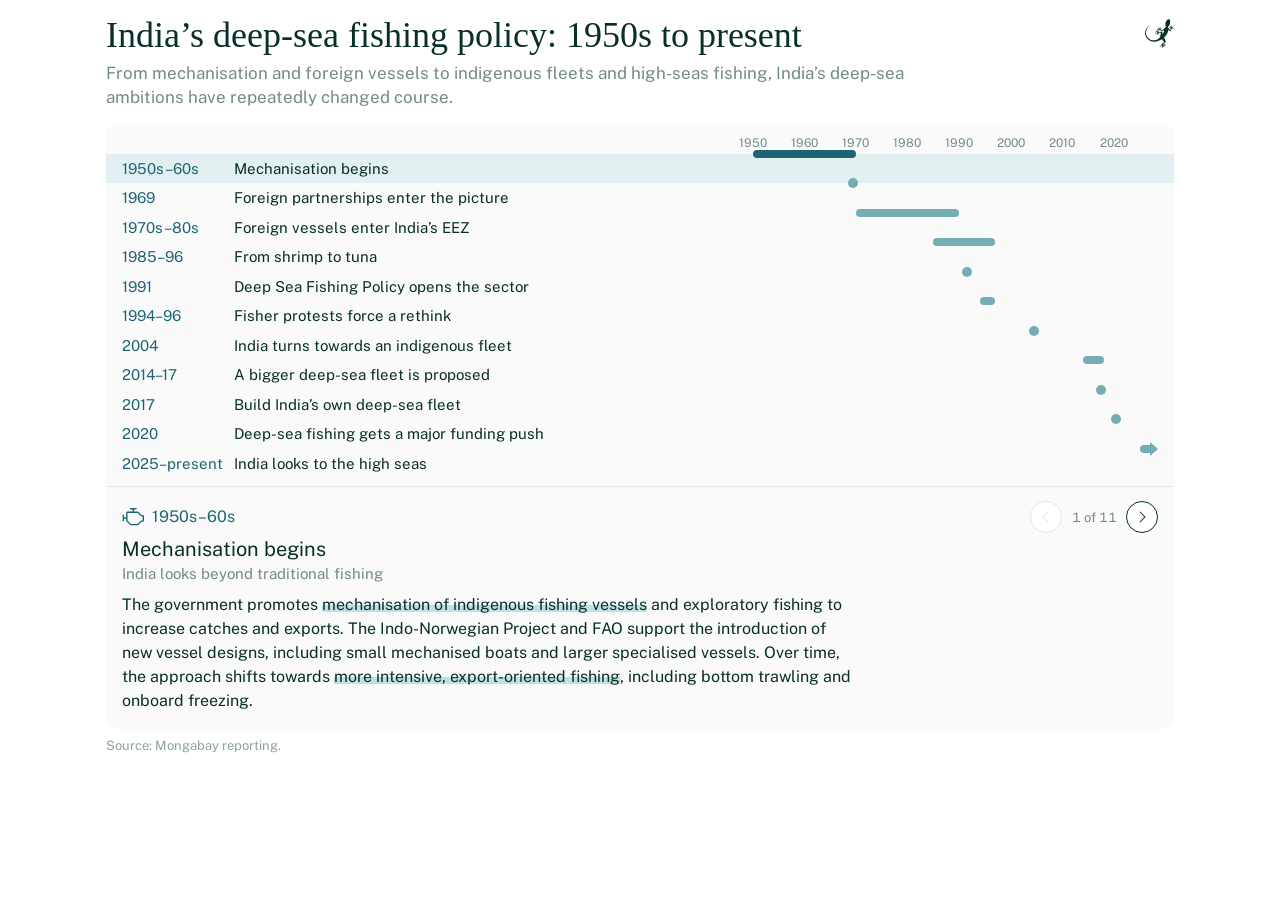
==== index.html @ 8449cc40 "first version" ====
<!doctype html>
<html lang="en" class="no-js">
<head>
  <meta charset="utf-8">
  <meta name="viewport" content="width=device-width, initial-scale=1">
  <title>India’s deep-sea fishing policy · Mongabay</title>
  <link rel="preconnect" href="https://fonts.googleapis.com">
  <link rel="preconnect" href="https://fonts.gstatic.com" crossorigin>
  <link href="https://fonts.googleapis.com/css2?family=Public+Sans:wght@400;500&display=swap" rel="stylesheet">
  <link rel="stylesheet" href="style.css">
</head>
<body>
  <figure class="tl" id="tl">
    <header class="tl-head">
      <h1 class="tl-title" id="tl-title"></h1>
      <img class="tl-logo" src="assets/mongabay-logomark.svg" alt="Mongabay" width="40" height="40">
    </header>
    <p class="tl-deck" id="tl-deck"></p>

    <div class="tl-panel">
      <div class="tl-navgrid tl-axis" aria-hidden="true">
        <div class="tl-track"><div class="tl-scale" id="tl-ticks"></div></div>
      </div>
      <div class="tl-nav" id="tl-nav" role="tablist" aria-orientation="vertical"></div>

      <div class="tl-reader">
        <div class="tl-step">
          <button type="button" class="tl-arrow" id="tl-prev"></button>
          <span class="tl-count" id="tl-count" aria-live="polite"></span>
          <button type="button" class="tl-arrow" id="tl-next"></button>
        </div>
        <div class="tl-cards" id="tl-cards"></div>
      </div>
    </div>

    <footer class="tl-foot">
      <p class="tl-source" id="tl-source"></p>
    </footer>

    <!-- fallback:start (written by make_embed.py: the static graphic for browsers without JavaScript) -->
    <noscript><img class="tl-fallback" src="assets/static-fallback.png" width="1350" height="1080" alt="India’s deep-sea fishing policy: 1950s to present. 1950s–60s: Mechanisation begins. 1969: Foreign partnerships enter the picture. 1970s–80s: Foreign vessels enter India’s EEZ. 1985–96: From shrimp to tuna. 1991: Deep Sea Fishing Policy opens the sector. 1994–96: Fisher protests force a rethink. 2004: India turns towards an indigenous fleet. 2014–17: A bigger deep-sea fleet is proposed. 2017: Build India’s own deep-sea fleet. 2020: Deep-sea fishing gets a major funding push. 2025–present: India looks to the high seas."></noscript>
    <!-- fallback:end -->
  </figure>

  <script src="content.js"></script>
  <script src="assets/icons.js"></script>
  <script src="app.js"></script>
</body>
</html>
---- style.css ----
/* Mongabay 2026_090: interactive timeline of India's deep-sea fishing policy, compact version.
   Built to stay under 1,000 px tall at every width, the most WordPress's own iframe resizer allows.
   Colours, fonts and radii are Mongabay Design System tokens (Blue family for a fisheries story). */

:root {
  /* type */
  --font-serif: "Rowan", "Rowan-Regular", Georgia, serif;     /* adjust display font here */
  --font-sans: "Public Sans", Helvetica, Arial, sans-serif;   /* adjust text font here */

  /* surfaces and ink */
  --surface: #ffffff;     /* adjust page background here */
  --panel: #fafafa;       /* chart-panel: adjust panel colour here */
  --row-hover: #f0f2f2;   /* adjust row hover colour here */
  --row-active: #e3f0f2;  /* a light wash of sky-blue: adjust the selected row colour here */
  --ink: #092f29;         /* ink (pine-green): adjust main text colour here */
  --ink-muted: #738b87;   /* ink-muted: adjust deck, subhead and label colour here */
  --ink-subtle: #8da39f;  /* adjust source line colour here */
  --rule: #e4e7e7;        /* adjust the line above the reading card here */
  --grid: #dde2e2;        /* adjust the decade guide lines here */

  /* Blue family */
  --date: #1d6572;        /* sapphire-blue-tone: adjust date colour here */
  --mark: #74adb3;        /* sapphire-blue: adjust the colour of bars and dots here */
  --mark-active: #1d6572; /* sapphire-blue-tone: adjust the selected bar or dot here */
  --icon: #1d6572;        /* adjust icon colour here */
  --highlight: #bee1e5;   /* sky-blue: adjust the highlight under the reporter's key phrases here */

  /* shape */
  --radius-frame: 10px;   /* adjust panel corner radius here */
  --focus-ring: 0 0 0 2px #ffffff, 0 0 0 4px #006a54;

  /* marks on the time axis */
  --bar-h: 8px;           /* adjust bar thickness here */
  --dot: 10px;            /* adjust single-year dot size here */
  --arrow: 8px;           /* adjust the arrowhead length on an ongoing period here */

  /* list of periods: date | title | time axis */
  --c-date: 6.25rem;      /* adjust column widths here */
  --c-text: 1.25fr;
  --c-axis: 1fr;
  --gap: 0.75rem;         /* adjust space between columns here */
  --pad: 16px;            /* adjust panel inner side padding here */
}

* { box-sizing: border-box; }

body {
  margin: 0;
  background: var(--surface);
  color: var(--ink);
  font-family: var(--font-sans);
  font-size: 16px;  /* adjust base text size here: most sizes below scale with it */
  line-height: 1.5;
}

.tl {
  max-width: 1100px;        /* adjust the widest the graphic gets here */
  margin: 0 auto;
  padding: 16px 16px 12px;  /* adjust outer spacing here */
}

/* ------------------------------------------------------------------ title block */
.tl-head {
  display: flex;
  align-items: flex-start;
  justify-content: space-between;
  gap: 16px;
}
.tl-title {
  margin: 0;
  font-family: var(--font-serif);
  font-size: clamp(1.5rem, 2vw + 0.9rem, 2.25rem); /* adjust title size here */
  font-weight: 400;
  line-height: 1.1;
  text-wrap: balance;
}
.tl-logo {  /* 0.8 x the title size, the same ratio as the static graphic (40 px mark, 50 px title) */
  flex: none;
  width: clamp(1.2rem, 1.6vw + 0.72rem, 1.8rem);  /* adjust logo size here */
  height: auto;
  margin-top: 0.2rem;  /* lines the mark up with the top of the capitals, as in the static graphic */
}

.tl-deck {
  max-width: 50rem;  /* adjust deck line length here */
  margin: 0.4rem 0 0.9rem;
  color: var(--ink-muted);
  font-size: clamp(0.9375rem, 0.3vw + 0.85rem, 1.0625rem); /* adjust deck size here */
  line-height: 1.4;
  text-wrap: pretty;
}

/* ------------------------------------------------------------------ panel and the list of periods */
.tl-panel {
  padding: 2px var(--pad) 0;
  border-radius: var(--radius-frame);
  background: var(--panel);
}
.tl-navgrid {
  display: grid;
  grid-template-columns: var(--c-date) minmax(0, var(--c-text)) minmax(0, var(--c-axis));
  grid-template-areas: "date text track";
  column-gap: var(--gap);
}

/* the time axis: the same box in the header and in every row, so ticks, guides and marks line up */
.tl-track { grid-area: track; position: relative; }
.tl-scale { position: absolute; top: 0; bottom: 0; left: 0; right: var(--arrow); }

.tl-axis { height: 1.75rem; }  /* adjust height of the decade-label strip here */
.tl-tick {
  position: absolute;
  bottom: 5px;
  color: var(--ink-muted);
  font-size: 0.75rem;         /* adjust decade label size here */
  line-height: 1;
  transform: translateX(-50%);
}
.tl-axis.is-sparse .tl-tick.is-minor { display: none; }  /* narrow axis: a label every 20 years (set in app.js) */

.tl-guide { position: absolute; top: 0; bottom: 0; width: 0; border-left: 1px dashed var(--grid); }

.tl-bar,
.tl-dot { position: absolute; top: 50%; background: var(--mark); }
.tl-bar { height: var(--bar-h); margin-top: calc(var(--bar-h) / -2); border-radius: calc(var(--bar-h) / 2); }
.tl-dot { width: var(--dot); height: var(--dot); border-radius: 50%; transform: translate(-50%, -50%); }
.tl-bar.is-ongoing { border-radius: calc(var(--bar-h) / 2) 0 0 calc(var(--bar-h) / 2); }
.tl-bar.is-ongoing::after {  /* arrowhead: the period is still running */
  content: "";
  position: absolute;
  top: 50%;
  left: 100%;
  margin-top: -7px;
  border-top: 7px solid transparent;
  border-bottom: 7px solid transparent;
  border-left: var(--arrow) solid var(--mark);
}

.tl-nav { display: flex; flex-direction: column; }
.tl-tab {
  margin: 0 calc(-1 * var(--pad));  /* the row colour runs to the panel edges */
  padding: 0 var(--pad);
  border: 0;
  background: none;
  color: var(--ink);
  font: inherit;
  text-align: left;
  cursor: pointer;
}
.tl-tab:hover { background: var(--row-hover); }
.tl-tab[aria-selected="true"] { background: var(--row-active); }
.tl-tab[aria-selected="true"] .tl-bar,
.tl-tab[aria-selected="true"] .tl-dot { background: var(--mark-active); }
.tl-tab[aria-selected="true"] .tl-bar.is-ongoing::after { border-left-color: var(--mark-active); }
.tl-tab:focus-visible { outline: none; box-shadow: inset 0 0 0 2px #006a54; }

.tl-date,
.tl-name { padding: 5px 0; font-size: 0.9375rem; line-height: 1.3; } /* adjust row height and text size here */
.tl-date { grid-area: date; color: var(--date); white-space: nowrap; }
.tl-name { grid-area: text; }

/* ------------------------------------------------------------------ reading card */
.tl-reader {
  position: relative;
  margin: 8px calc(-1 * var(--pad)) 0;
  padding: 14px var(--pad) 16px;  /* adjust space around the reading card here */
  border-top: 1px solid var(--rule);
}

/* every card sits in the same grid cell, so the box is as tall as the longest entry and never jumps */
.tl-cards { display: grid; }
.tl-card { grid-area: 1 / 1; visibility: hidden; }
.tl-card.is-active { visibility: visible; }

.tl-meta {
  display: flex;
  align-items: center;
  gap: 8px;
  min-height: 32px;
  padding-right: 8.5rem;  /* room for the arrows at the top right */
  color: var(--date);
  font-size: 1rem;        /* adjust card date size here */
}
.tl-meta svg { flex: none; width: 22px; height: 22px; color: var(--icon); } /* adjust card icon size here */
.tl-card-title { margin: 4px 0 0; font-size: 1.25rem; font-weight: 400; line-height: 1.25; } /* adjust card title size here */
.tl-card-sub { margin: 2px 0 0; color: var(--ink-muted); font-size: 0.9375rem; line-height: 1.35; } /* adjust subhead size here */
.tl-card-body {
  max-width: 46rem;   /* adjust body line length here */
  margin: 8px 0 0;
  font-size: 1rem;    /* adjust body text size here */
  line-height: 1.5;
}
.tl-card-body mark {  /* the reporter's key phrases: a highlighter band over the lower half of the text */
  background: linear-gradient(to bottom, transparent 55%, var(--highlight) 55%, var(--highlight) 90%, transparent 90%);
  color: inherit;
  -webkit-box-decoration-break: clone;
  box-decoration-break: clone;
}

/* previous / next */
.tl-step {
  position: absolute;
  top: 14px;
  right: var(--pad);
  z-index: 1;
  display: flex;
  align-items: center;
  gap: 6px;
}
.tl-count {
  min-width: 3.25rem;
  color: var(--ink-muted);
  font-size: 0.8125rem;  /* adjust counter size here */
  text-align: center;
  font-variant-numeric: tabular-nums;
}
.tl-arrow {
  display: grid;
  place-items: center;
  width: 32px;   /* adjust arrow button size here */
  height: 32px;
  padding: 0;
  border: 1px solid var(--ink);
  border-radius: 50%;
  background: var(--surface);
  color: var(--ink);
  cursor: pointer;
}
.tl-arrow svg { width: 16px; height: 16px; }
.tl-arrow:hover { background: var(--row-hover); }
.tl-arrow:disabled { border-color: var(--rule); color: var(--rule); cursor: default; background: var(--surface); }
.tl-arrow:focus-visible { outline: none; box-shadow: var(--focus-ring); }

/* ------------------------------------------------------------------ source and fallback */
.tl-foot { margin-top: 8px; color: var(--ink-subtle); font-size: 0.8125rem; line-height: 1.4; } /* adjust footer size here */
.tl-foot p { margin: 0; }
.tl-fallback { display: block; width: 100%; height: auto; }
.no-js .tl-head, .no-js .tl-deck, .no-js .tl-panel, .no-js .tl-foot { display: none; } /* no JavaScript: static graphic only */

.tl-sr {
  position: absolute;
  width: 1px;
  height: 1px;
  overflow: hidden;
  clip: rect(0 0 0 0);
  white-space: nowrap;
}

/* ------------------------------------------------------------------ phones: the list becomes a date-labelled strip chart */
@media (max-width: 719px) {
  :root {
    --c-date: 5.5rem;  /* adjust phone date column here */
    --gap: 0.5rem;
    --bar-h: 7px;
    --dot: 9px;
  }
  .tl-navgrid {
    grid-template-columns: var(--c-date) minmax(0, 1fr);
    grid-template-areas: "date track";
  }
  .tl-name { position: absolute; width: 1px; height: 1px; overflow: hidden; clip: rect(0 0 0 0); } /* titles are in the card */
  .tl-date { padding: 2px 0; font-size: 0.8125rem; }  /* adjust phone row height here */
  .tl-axis { height: 1.5rem; }
  .tl-card-title { font-size: 1.0625rem; }
  .tl-card-sub { font-size: 0.875rem; }
  .tl-card-body { font-size: 0.9375rem; line-height: 1.45; }
}
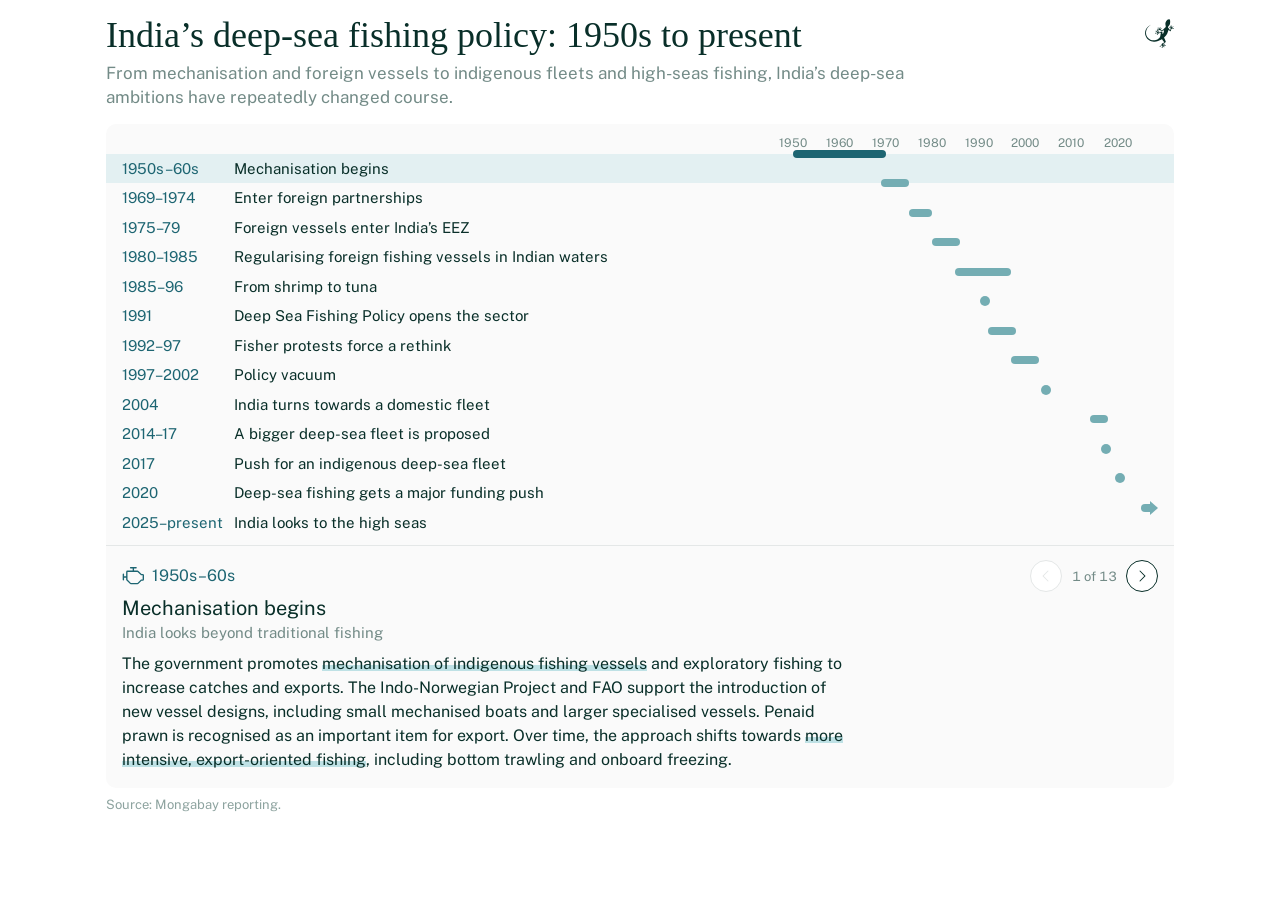
==== commit e2e4996e: "Update to the v2 brief: 13 entries - Text from "Deep sea fisheries policy changes timeline_v2.docx":" ====
--- a/index.html
+++ b/index.html
@@ -38,7 +38,7 @@
     </footer>
 
     <!-- fallback:start (written by make_embed.py: the static graphic for browsers without JavaScript) -->
-    <noscript><img class="tl-fallback" src="assets/static-fallback.png" width="1350" height="1080" alt="India’s deep-sea fishing policy: 1950s to present. 1950s–60s: Mechanisation begins. 1969: Foreign partnerships enter the picture. 1970s–80s: Foreign vessels enter India’s EEZ. 1985–96: From shrimp to tuna. 1991: Deep Sea Fishing Policy opens the sector. 1994–96: Fisher protests force a rethink. 2004: India turns towards an indigenous fleet. 2014–17: A bigger deep-sea fleet is proposed. 2017: Build India’s own deep-sea fleet. 2020: Deep-sea fishing gets a major funding push. 2025–present: India looks to the high seas."></noscript>
+    <noscript><img class="tl-fallback" src="assets/static-fallback.png" width="1350" height="1080" alt="India’s deep-sea fishing policy: 1950s to present. 1950s–60s: Mechanisation begins. 1969–1974: Enter foreign partnerships. 1975–79: Foreign vessels enter India’s EEZ. 1980–1985: Regularising foreign fishing vessels in Indian waters. 1985–96: From shrimp to tuna. 1991: Deep Sea Fishing Policy opens the sector. 1992–97: Fisher protests force a rethink. 1997–2002: Policy vacuum. 2004: India turns towards a domestic fleet. 2014–17: A bigger deep-sea fleet is proposed. 2017: Push for an indigenous deep-sea fleet. 2020: Deep-sea fishing gets a major funding push. 2025–present: India looks to the high seas."></noscript>
     <!-- fallback:end -->
   </figure>
 
--- a/style.css
+++ b/style.css
@@ -1,6 +1,17 @@
 /* Mongabay 2026_090: interactive timeline of India's deep-sea fishing policy, compact version.
    Built to stay under 1,000 px tall at every width, the most WordPress's own iframe resizer allows.
    Colours, fonts and radii are Mongabay Design System tokens (Blue family for a fisheries story). */
+
+/* Rowan: the installed font if there is one, otherwise Mongabay's own theme copy (served to any site) */
+@font-face {
+  font-family: "Rowan";
+  src: local("Rowan"), local("Rowan-Regular"),
+       url("https://news.mongabay.com/wp-content/themes/mongabay_v2/fonts/Rowan-Regular.woff2") format("woff2"),
+       url("https://news.mongabay.com/wp-content/themes/mongabay_v2/fonts/Rowan-Regular.woff") format("woff");
+  font-weight: 400;
+  font-style: normal;
+  font-display: swap;
+}
 
 :root {
   /* type */
@@ -36,7 +47,7 @@
 
   /* list of periods: date | title | time axis */
   --c-date: 6.25rem;      /* adjust column widths here */
-  --c-text: 1.25fr;
+  --c-text: 1.5fr;         /* wide enough for the longest title on one line in a 780 px article column */
   --c-axis: 1fr;
   --gap: 0.75rem;         /* adjust space between columns here */
   --pad: 16px;            /* adjust panel inner side padding here */
@@ -58,6 +69,7 @@
   margin: 0 auto;
   padding: 16px 16px 12px;  /* adjust outer spacing here */
 }
+.is-embedded .tl { padding: 6px 0 1px; } /* in an article: flush with the story text, like 089 (adjust embedded spacing here; 6 px keeps the title's ascenders inside the frame) */
 
 /* ------------------------------------------------------------------ title block */
 .tl-head {
@@ -137,6 +149,14 @@
 }
 
 .tl-nav { display: flex; flex-direction: column; }
+
+/* ?fill=1 (the WordPress shortcode): fill the frame's height. The shortcode's height formula runs a little generous,
+   and the spare pixels are shared out between the rows of the list instead of showing as a gap at the bottom. */
+.is-fill .tl { display: flex; flex-direction: column; min-height: 100vh; }
+.is-fill .tl-panel { flex: 1 0 auto; display: flex; flex-direction: column; }
+.is-fill .tl-nav { flex: 1 0 auto; }
+.is-fill .tl-tab { flex: 1 0 auto; align-items: center; }
+.is-fill .tl-track { align-self: stretch; }
 .tl-tab {
   margin: 0 calc(-1 * var(--pad));  /* the row colour runs to the panel edges */
   padding: 0 var(--pad);
@@ -191,7 +211,12 @@
   line-height: 1.5;
 }
 .tl-card-body mark {  /* the reporter's key phrases: a highlighter band over the lower half of the text */
-  background: linear-gradient(to bottom, transparent 55%, var(--highlight) 55%, var(--highlight) 90%, transparent 90%);
+  /* one solid colour, no transparent stops: PDF export turns a transparent gradient stop into black */
+  background-color: transparent;
+  background-image: linear-gradient(var(--highlight), var(--highlight));
+  background-repeat: no-repeat;
+  background-size: 100% 0.4em;    /* adjust highlight thickness here */
+  background-position: 0 88%;     /* adjust highlight height on the line here */
   color: inherit;
   -webkit-box-decoration-break: clone;
   box-decoration-break: clone;
